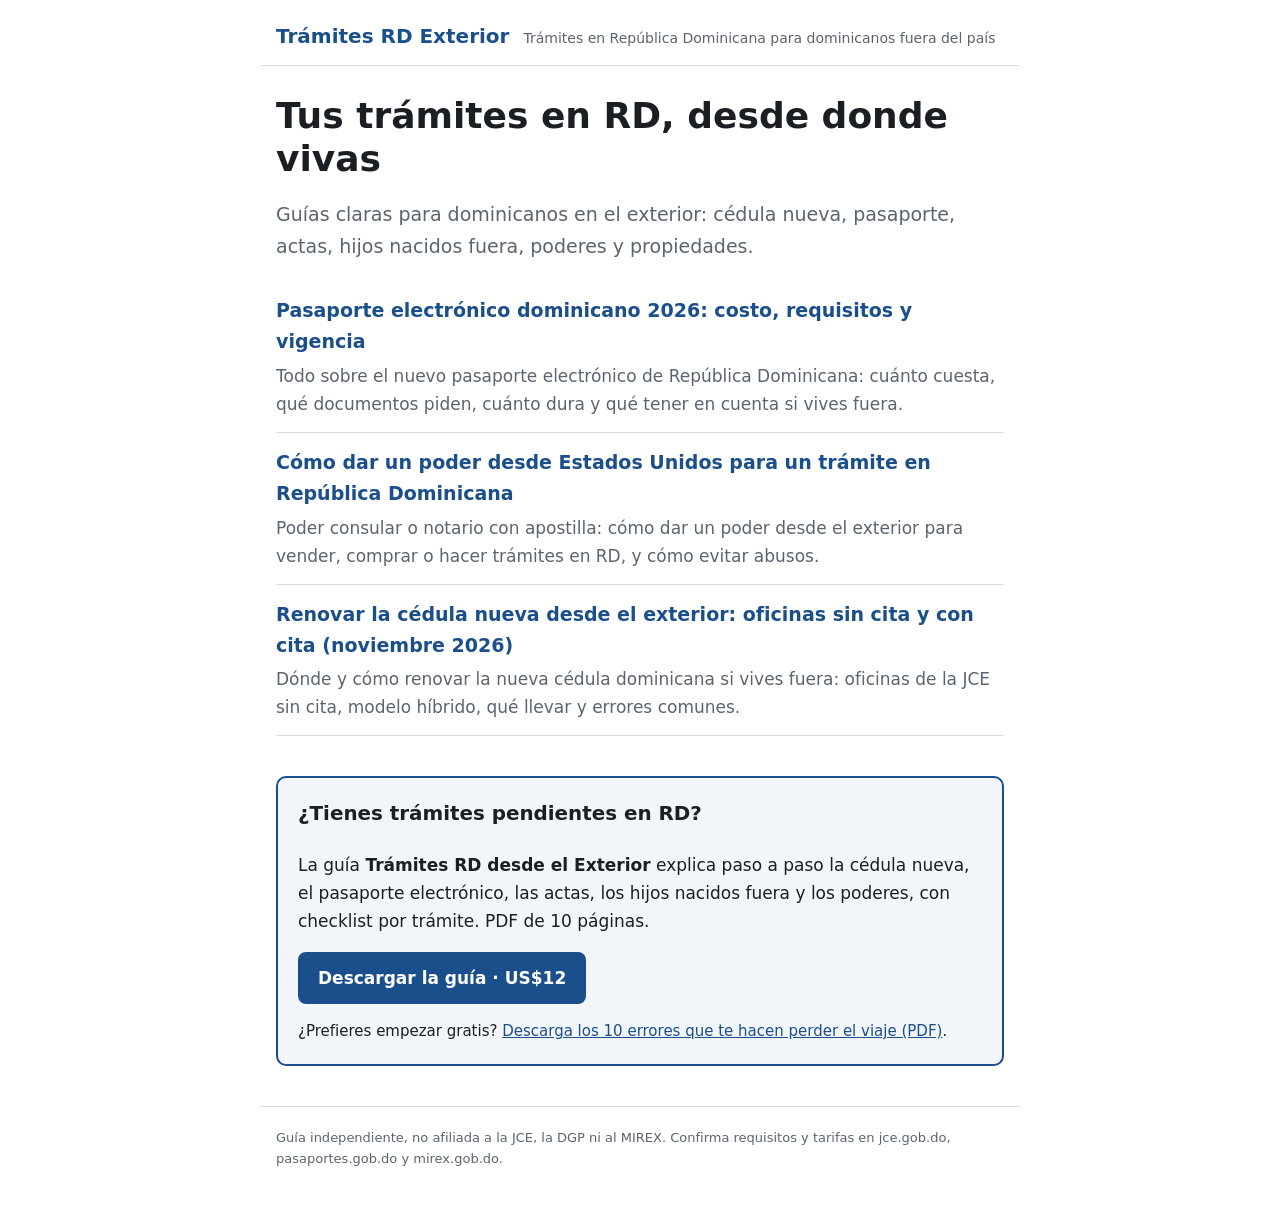
==== docs/index.html @ 0dc08f85 "Trámites RD Exterior: blog inicial con 3 artículos Co-Authored-By: Claude Opus 5.5 <noreply@anthropi" ====
<!doctype html>
<html lang="es"><head><meta charset="utf-8">
<meta name="viewport" content="width=device-width,initial-scale=1">
<title>Trámites RD Exterior — Cédula, pasaporte y actas para dominicanos fuera del país</title>
<meta name="description" content="Guías prácticas para dominicanos en el exterior: renovar la cédula nueva, el pasaporte electrónico, pedir actas, declarar hijos y dar poderes.">
<link rel="canonical" href="https://bsser.github.io/tramites-rd-exterior/">
<link rel="stylesheet" href="estilo.css">
</head><body>
<header><a class="marca" href="">Trámites RD Exterior</a><span>Trámites en República Dominicana para dominicanos fuera del país</span></header>
<main><section class='hero'><h1>Tus trámites en RD, desde donde vivas</h1><p>Guías claras para dominicanos en el exterior: cédula nueva, pasaporte, actas, hijos nacidos fuera, poderes y propiedades.</p></section><ul class='lista'><li><a href='pasaporte-electronico-dominicano-2026/'>Pasaporte electrónico dominicano 2026: costo, requisitos y vigencia</a><p>Todo sobre el nuevo pasaporte electrónico de República Dominicana: cuánto cuesta, qué documentos piden, cuánto dura y qué tener en cuenta si vives fuera.</p></li><li><a href='poder-desde-estados-unidos-para-republica-dominicana/'>Cómo dar un poder desde Estados Unidos para un trámite en República Dominicana</a><p>Poder consular o notario con apostilla: cómo dar un poder desde el exterior para vender, comprar o hacer trámites en RD, y cómo evitar abusos.</p></li><li><a href='renovar-cedula-nueva-desde-el-exterior/'>Renovar la cédula nueva desde el exterior: oficinas sin cita y con cita (noviembre 2026)</a><p>Dónde y cómo renovar la nueva cédula dominicana si vives fuera: oficinas de la JCE sin cita, modelo híbrido, qué llevar y errores comunes.</p></li></ul><aside class="cta">
<h3>¿Tienes trámites pendientes en RD?</h3>
<p>La guía <b>Trámites RD desde el Exterior</b> explica paso a paso la cédula nueva, el pasaporte electrónico, las actas, los hijos nacidos fuera y los poderes, con checklist por trámite. PDF de 10 páginas.</p>
<a class="boton" href="https://jontastic64.gumroad.com/l/tramites-rd-exterior">Descargar la guía · US$12</a>
<p class="gratis">¿Prefieres empezar gratis? <a href="errores-tramites-rd.pdf">Descarga los 10 errores que te hacen perder el viaje (PDF)</a>.</p>
</aside></main>
<footer>Guía independiente, no afiliada a la JCE, la DGP ni al MIREX. Confirma requisitos y tarifas en jce.gob.do, pasaportes.gob.do y mirex.gob.do.</footer>
</body></html>
---- docs/estilo.css ----
:root { --verde:#1a4f8b; --tinta:#1b1f24; --gris:#5b6470; --fondo:#f2f5fa; --papel:#fff; --borde:#d8dee3; }
@media (prefers-color-scheme: dark) {
  :root { --verde:#7fb2ff; --tinta:#e7ecef; --gris:#a3adb6; --fondo:#1a2130; --papel:#121614; --borde:#2f3a35; }
}
* { box-sizing: border-box; }
body { margin: 0; background: var(--papel); color: var(--tinta); font: 17px/1.65 system-ui, "Segoe UI", Arial, sans-serif; }
header, main, footer { max-width: 760px; margin: 0 auto; padding: 0 16px; }
header { padding-top: 20px; padding-bottom: 12px; border-bottom: 1px solid var(--borde); display: flex; flex-wrap: wrap; gap: 4px 14px; align-items: baseline; }
.marca { font-weight: 800; font-size: 20px; color: var(--verde); text-decoration: none; }
header span { color: var(--gris); font-size: 14px; }
h1 { line-height: 1.2; font-size: clamp(26px, 5vw, 36px); margin: 28px 0 6px; }
h2 { color: var(--verde); margin-top: 32px; line-height: 1.3; }
a { color: var(--verde); }
.fecha { color: var(--gris); font-size: 14px; margin-top: 0; }
.hero p { font-size: 19px; color: var(--gris); }
.lista { list-style: none; padding: 0; }
.lista li { border-bottom: 1px solid var(--borde); padding: 14px 0; }
.lista li a { font-weight: 700; font-size: 19px; text-decoration: none; }
.lista li p { margin: 4px 0 0; color: var(--gris); }
table { border-collapse: collapse; width: 100%; font-size: 15px; display: block; overflow-x: auto; }
th, td { border: 1px solid var(--borde); padding: 6px 9px; text-align: left; vertical-align: top; }
th { background: var(--fondo); }
blockquote { margin: 16px 0; padding: 10px 16px; background: var(--fondo); border-left: 4px solid var(--verde); }
.cta { margin: 40px 0; padding: 20px; background: var(--fondo); border: 2px solid var(--verde); border-radius: 10px; }
.cta h3 { margin-top: 0; }
.boton { display: inline-block; background: var(--verde); color: var(--papel); padding: 12px 20px; border-radius: 8px; font-weight: 700; text-decoration: none; }
.gratis { font-size: 15px; margin-bottom: 0; }
footer { color: var(--gris); font-size: 13px; padding-top: 20px; padding-bottom: 40px; border-top: 1px solid var(--borde); margin-top: 40px; }
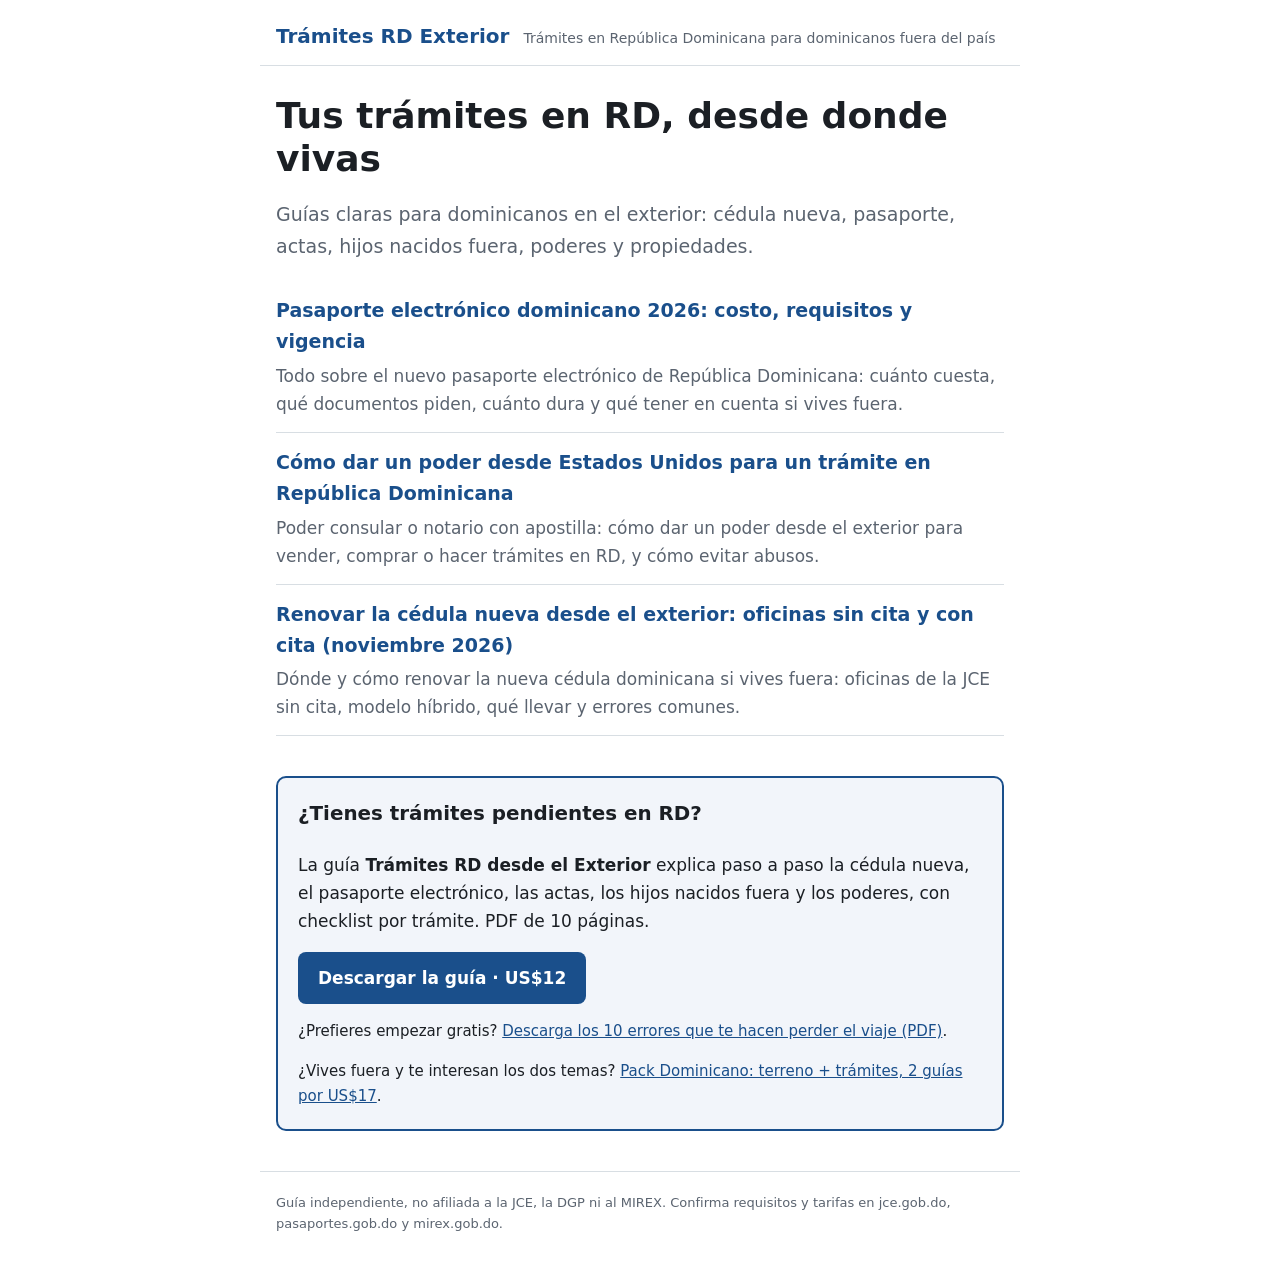
==== commit d2ea0752: "Enlace al Pack Dominicano (2 guías) Co-Authored-By: Claude Opus 5.5 <noreply@anthropic.com>" ====
--- a/docs/index.html
+++ b/docs/index.html
@@ -4,6 +4,7 @@
 <title>Trámites RD Exterior — Cédula, pasaporte y actas para dominicanos fuera del país</title>
 <meta name="description" content="Guías prácticas para dominicanos en el exterior: renovar la cédula nueva, el pasaporte electrónico, pedir actas, declarar hijos y dar poderes.">
 <link rel="canonical" href="https://bsser.github.io/tramites-rd-exterior/">
+<meta name="google-site-verification" content="4F6GvPItG1MgDsxIkhHlMnWlIL_Nr4-tKKIEYM5F8QM">
 <link rel="stylesheet" href="estilo.css">
 </head><body>
 <header><a class="marca" href="">Trámites RD Exterior</a><span>Trámites en República Dominicana para dominicanos fuera del país</span></header>
@@ -12,6 +13,7 @@
 <p>La guía <b>Trámites RD desde el Exterior</b> explica paso a paso la cédula nueva, el pasaporte electrónico, las actas, los hijos nacidos fuera y los poderes, con checklist por trámite. PDF de 10 páginas.</p>
 <a class="boton" href="https://jontastic64.gumroad.com/l/tramites-rd-exterior">Descargar la guía · US$12</a>
 <p class="gratis">¿Prefieres empezar gratis? <a href="errores-tramites-rd.pdf">Descarga los 10 errores que te hacen perder el viaje (PDF)</a>.</p>
+<p class="gratis">¿Vives fuera y te interesan los dos temas? <a href="https://jontastic64.gumroad.com/l/pack-dominicano">Pack Dominicano: terreno + trámites, 2 guías por US$17</a>.</p>
 </aside></main>
 <footer>Guía independiente, no afiliada a la JCE, la DGP ni al MIREX. Confirma requisitos y tarifas en jce.gob.do, pasaportes.gob.do y mirex.gob.do.</footer>
 </body></html>
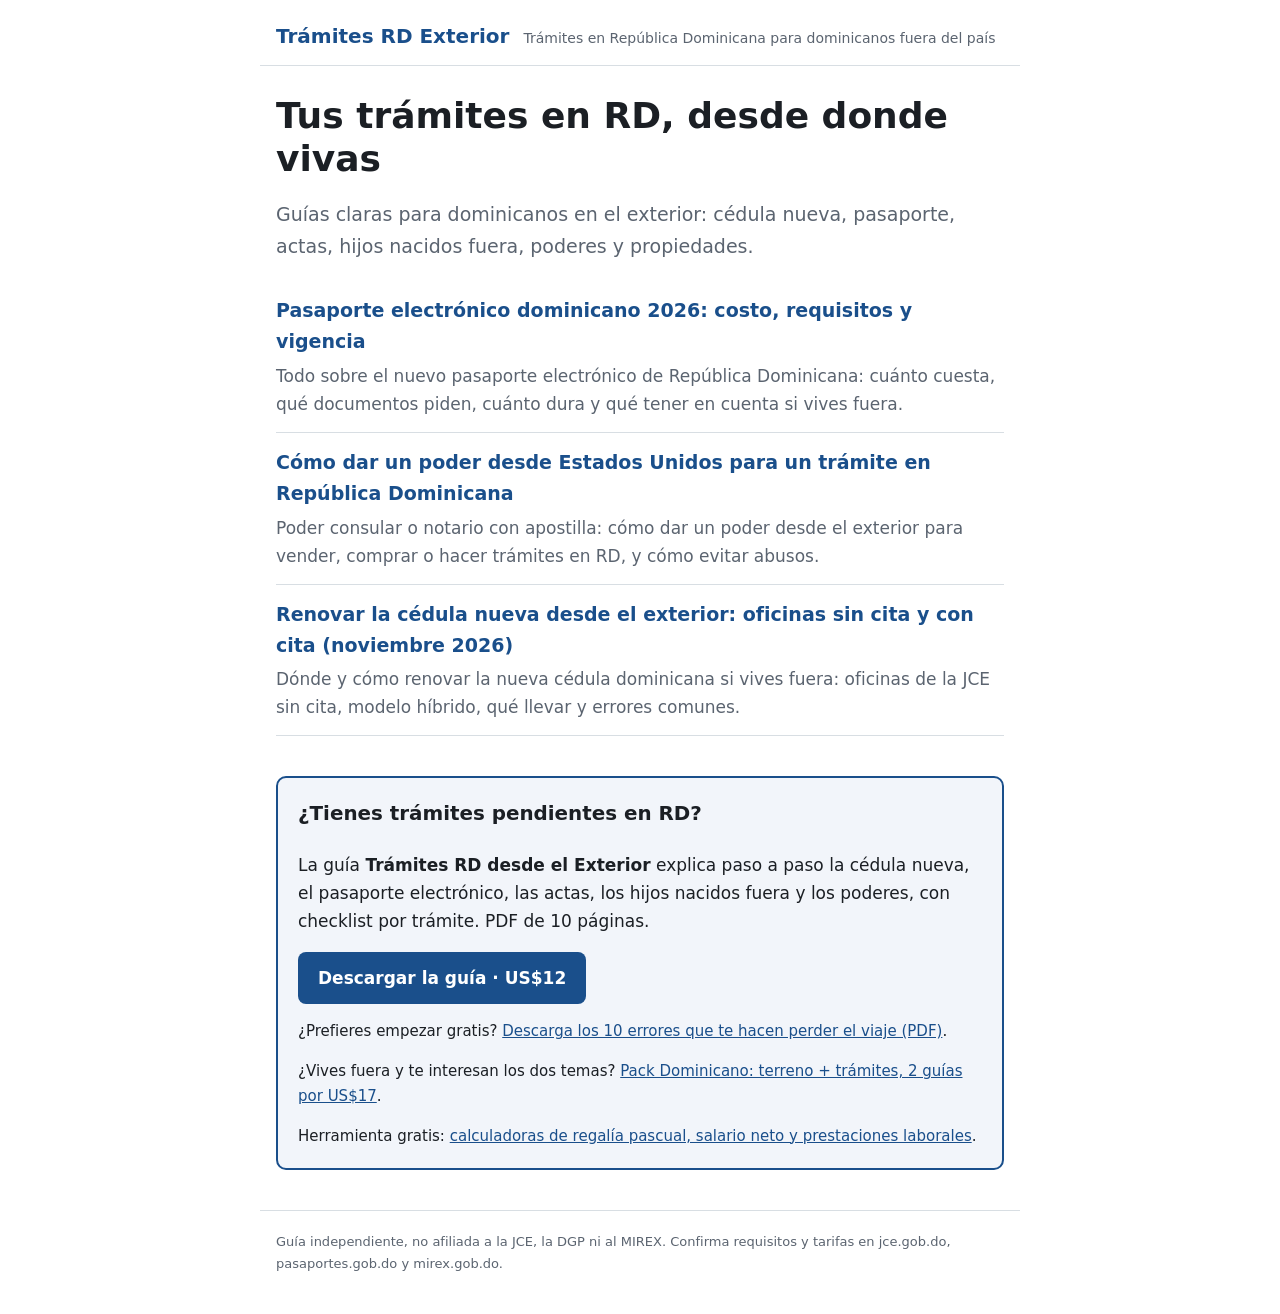
==== commit 152ef2b3: "Enlace a Calculadoras RD Co-Authored-By: Claude Opus 5.5 <noreply@anthropic.com>" ====
--- a/docs/index.html
+++ b/docs/index.html
@@ -14,6 +14,7 @@
 <a class="boton" href="https://jontastic64.gumroad.com/l/tramites-rd-exterior">Descargar la guía · US$12</a>
 <p class="gratis">¿Prefieres empezar gratis? <a href="errores-tramites-rd.pdf">Descarga los 10 errores que te hacen perder el viaje (PDF)</a>.</p>
 <p class="gratis">¿Vives fuera y te interesan los dos temas? <a href="https://jontastic64.gumroad.com/l/pack-dominicano">Pack Dominicano: terreno + trámites, 2 guías por US$17</a>.</p>
+<p class="gratis">Herramienta gratis: <a href="https://bsser.github.io/calculadoras-rd/">calculadoras de regalía pascual, salario neto y prestaciones laborales</a>.</p>
 </aside></main>
 <footer>Guía independiente, no afiliada a la JCE, la DGP ni al MIREX. Confirma requisitos y tarifas en jce.gob.do, pasaportes.gob.do y mirex.gob.do.</footer>
 </body></html>
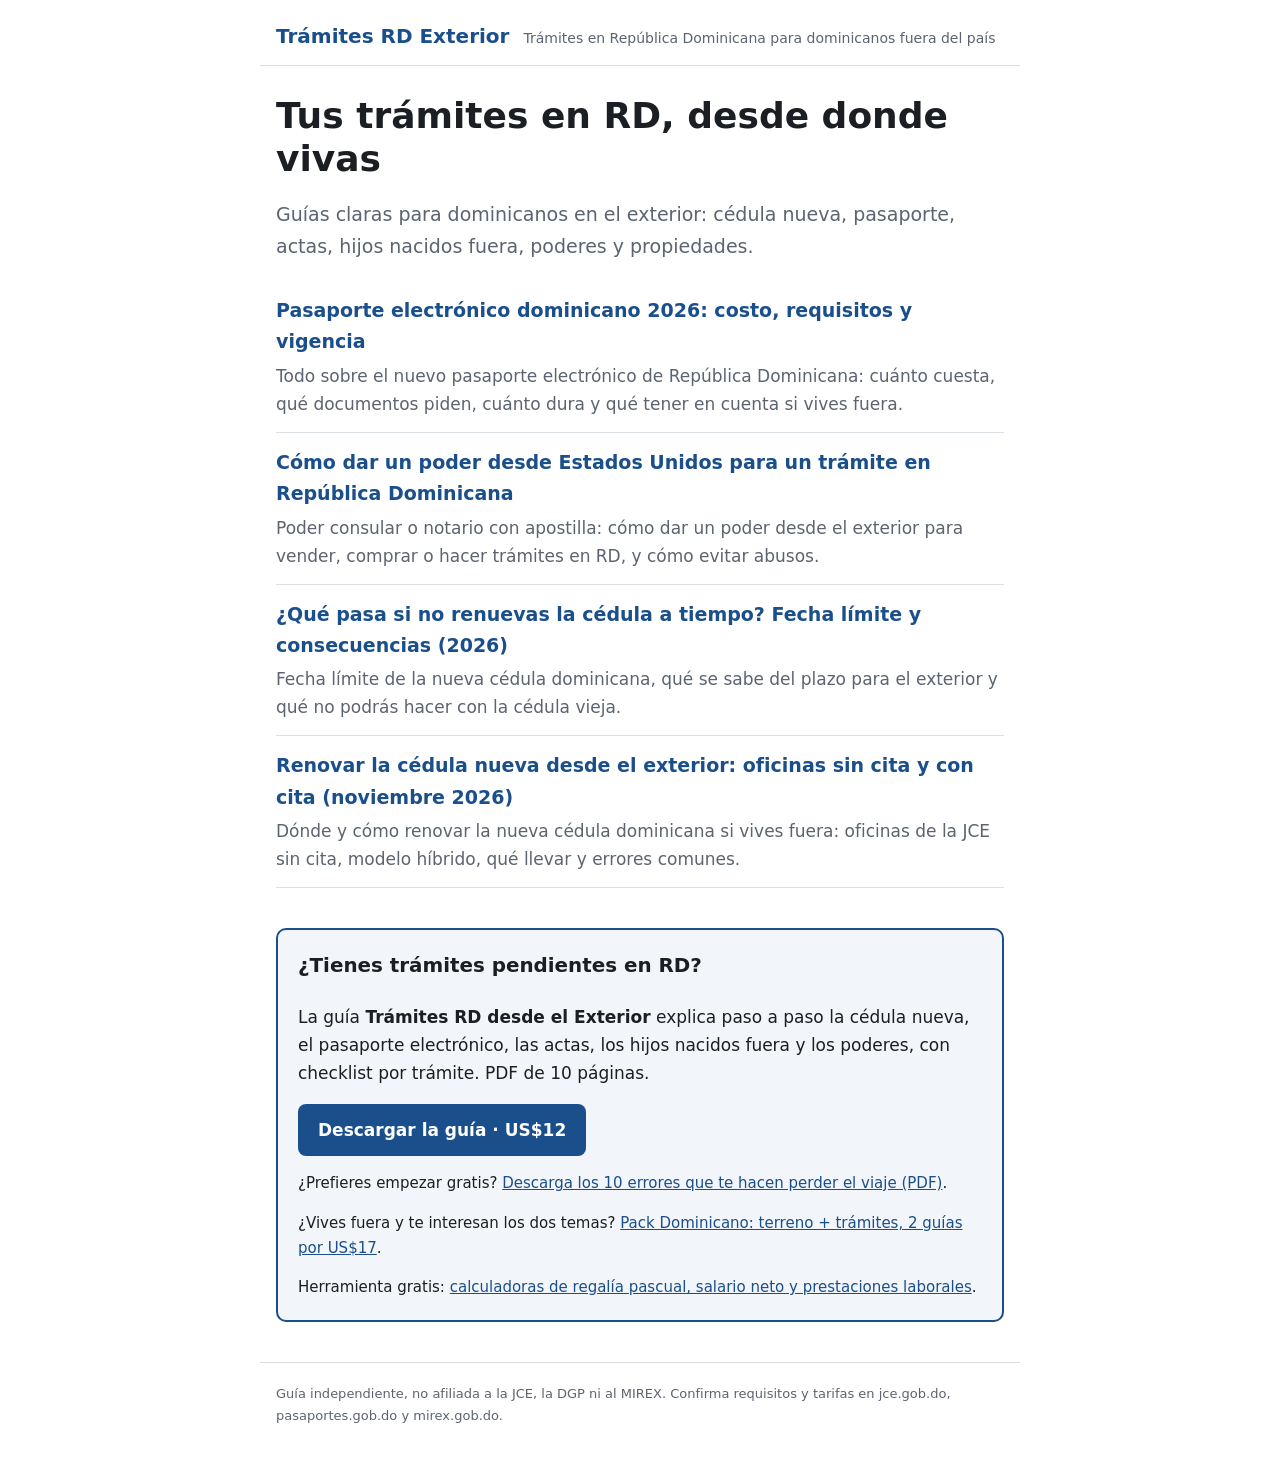
==== commit 4bd1bd39: "Artículo: qué pasa si no renuevas la cédula a tiempo Co-Authored-By: Claude Opus 5.5 <noreply@anthro" ====
--- a/docs/index.html
+++ b/docs/index.html
@@ -8,11 +8,11 @@
 <link rel="stylesheet" href="estilo.css">
 </head><body>
 <header><a class="marca" href="">Trámites RD Exterior</a><span>Trámites en República Dominicana para dominicanos fuera del país</span></header>
-<main><section class='hero'><h1>Tus trámites en RD, desde donde vivas</h1><p>Guías claras para dominicanos en el exterior: cédula nueva, pasaporte, actas, hijos nacidos fuera, poderes y propiedades.</p></section><ul class='lista'><li><a href='pasaporte-electronico-dominicano-2026/'>Pasaporte electrónico dominicano 2026: costo, requisitos y vigencia</a><p>Todo sobre el nuevo pasaporte electrónico de República Dominicana: cuánto cuesta, qué documentos piden, cuánto dura y qué tener en cuenta si vives fuera.</p></li><li><a href='poder-desde-estados-unidos-para-republica-dominicana/'>Cómo dar un poder desde Estados Unidos para un trámite en República Dominicana</a><p>Poder consular o notario con apostilla: cómo dar un poder desde el exterior para vender, comprar o hacer trámites en RD, y cómo evitar abusos.</p></li><li><a href='renovar-cedula-nueva-desde-el-exterior/'>Renovar la cédula nueva desde el exterior: oficinas sin cita y con cita (noviembre 2026)</a><p>Dónde y cómo renovar la nueva cédula dominicana si vives fuera: oficinas de la JCE sin cita, modelo híbrido, qué llevar y errores comunes.</p></li></ul><aside class="cta">
+<main><section class='hero'><h1>Tus trámites en RD, desde donde vivas</h1><p>Guías claras para dominicanos en el exterior: cédula nueva, pasaporte, actas, hijos nacidos fuera, poderes y propiedades.</p></section><ul class='lista'><li><a href='pasaporte-electronico-dominicano-2026/'>Pasaporte electrónico dominicano 2026: costo, requisitos y vigencia</a><p>Todo sobre el nuevo pasaporte electrónico de República Dominicana: cuánto cuesta, qué documentos piden, cuánto dura y qué tener en cuenta si vives fuera.</p></li><li><a href='poder-desde-estados-unidos-para-republica-dominicana/'>Cómo dar un poder desde Estados Unidos para un trámite en República Dominicana</a><p>Poder consular o notario con apostilla: cómo dar un poder desde el exterior para vender, comprar o hacer trámites en RD, y cómo evitar abusos.</p></li><li><a href='que-pasa-si-no-renuevas-la-cedula-a-tiempo/'>¿Qué pasa si no renuevas la cédula a tiempo? Fecha límite y consecuencias (2026)</a><p>Fecha límite de la nueva cédula dominicana, qué se sabe del plazo para el exterior y qué no podrás hacer con la cédula vieja.</p></li><li><a href='renovar-cedula-nueva-desde-el-exterior/'>Renovar la cédula nueva desde el exterior: oficinas sin cita y con cita (noviembre 2026)</a><p>Dónde y cómo renovar la nueva cédula dominicana si vives fuera: oficinas de la JCE sin cita, modelo híbrido, qué llevar y errores comunes.</p></li></ul><aside class="cta">
 <h3>¿Tienes trámites pendientes en RD?</h3>
 <p>La guía <b>Trámites RD desde el Exterior</b> explica paso a paso la cédula nueva, el pasaporte electrónico, las actas, los hijos nacidos fuera y los poderes, con checklist por trámite. PDF de 10 páginas.</p>
 <a class="boton" href="https://jontastic64.gumroad.com/l/tramites-rd-exterior">Descargar la guía · US$12</a>
-<p class="gratis">¿Prefieres empezar gratis? <a href="errores-tramites-rd.pdf">Descarga los 10 errores que te hacen perder el viaje (PDF)</a>.</p>
+<p class="gratis">¿Prefieres empezar gratis? <a href="https://jontastic64.gumroad.com/l/errores-tramites-gratis">Descarga los 10 errores que te hacen perder el viaje (PDF)</a>.</p>
 <p class="gratis">¿Vives fuera y te interesan los dos temas? <a href="https://jontastic64.gumroad.com/l/pack-dominicano">Pack Dominicano: terreno + trámites, 2 guías por US$17</a>.</p>
 <p class="gratis">Herramienta gratis: <a href="https://bsser.github.io/calculadoras-rd/">calculadoras de regalía pascual, salario neto y prestaciones laborales</a>.</p>
 </aside></main>
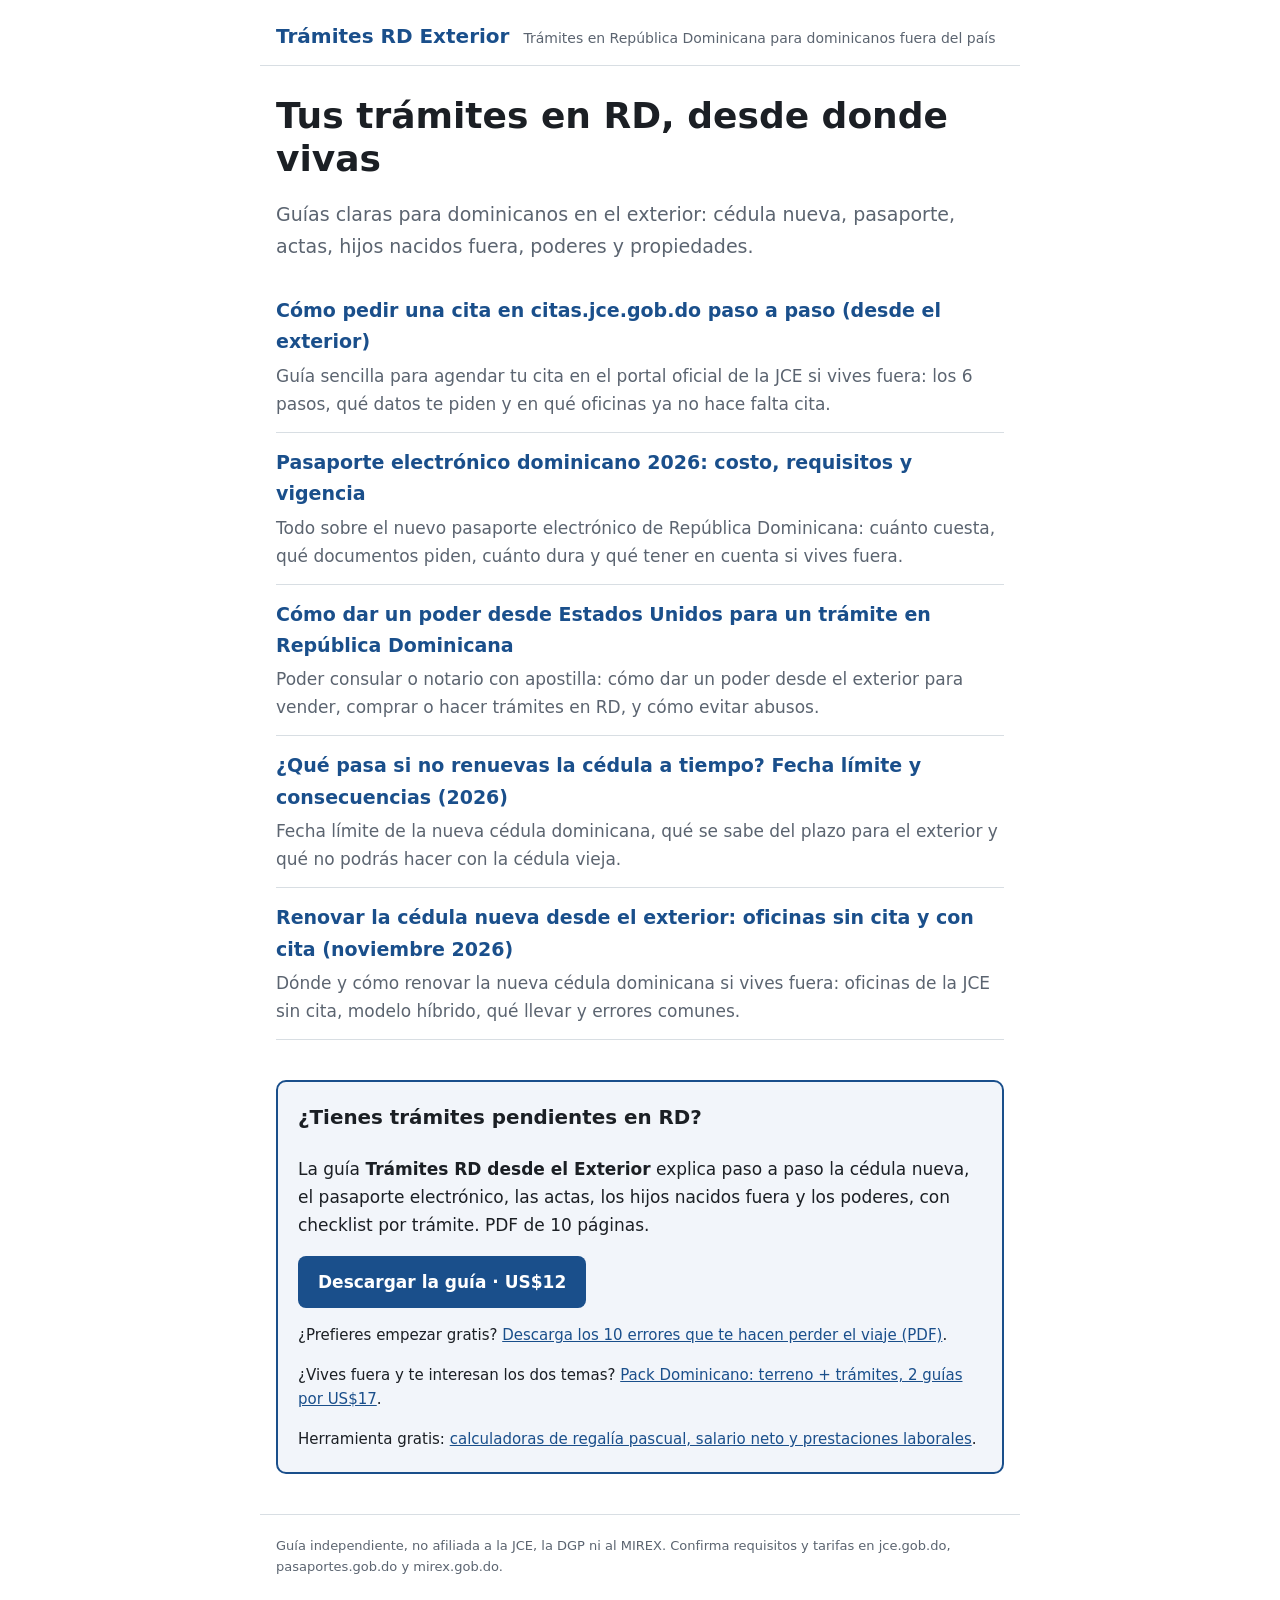
==== commit 86d594f8: "Artículo: cómo pedir una cita en citas.jce.gob.do paso a paso Co-Authored-By: Claude Opus 5.5 <norep" ====
--- a/docs/index.html
+++ b/docs/index.html
@@ -8,7 +8,7 @@
 <link rel="stylesheet" href="estilo.css">
 </head><body>
 <header><a class="marca" href="">Trámites RD Exterior</a><span>Trámites en República Dominicana para dominicanos fuera del país</span></header>
-<main><section class='hero'><h1>Tus trámites en RD, desde donde vivas</h1><p>Guías claras para dominicanos en el exterior: cédula nueva, pasaporte, actas, hijos nacidos fuera, poderes y propiedades.</p></section><ul class='lista'><li><a href='pasaporte-electronico-dominicano-2026/'>Pasaporte electrónico dominicano 2026: costo, requisitos y vigencia</a><p>Todo sobre el nuevo pasaporte electrónico de República Dominicana: cuánto cuesta, qué documentos piden, cuánto dura y qué tener en cuenta si vives fuera.</p></li><li><a href='poder-desde-estados-unidos-para-republica-dominicana/'>Cómo dar un poder desde Estados Unidos para un trámite en República Dominicana</a><p>Poder consular o notario con apostilla: cómo dar un poder desde el exterior para vender, comprar o hacer trámites en RD, y cómo evitar abusos.</p></li><li><a href='que-pasa-si-no-renuevas-la-cedula-a-tiempo/'>¿Qué pasa si no renuevas la cédula a tiempo? Fecha límite y consecuencias (2026)</a><p>Fecha límite de la nueva cédula dominicana, qué se sabe del plazo para el exterior y qué no podrás hacer con la cédula vieja.</p></li><li><a href='renovar-cedula-nueva-desde-el-exterior/'>Renovar la cédula nueva desde el exterior: oficinas sin cita y con cita (noviembre 2026)</a><p>Dónde y cómo renovar la nueva cédula dominicana si vives fuera: oficinas de la JCE sin cita, modelo híbrido, qué llevar y errores comunes.</p></li></ul><aside class="cta">
+<main><section class='hero'><h1>Tus trámites en RD, desde donde vivas</h1><p>Guías claras para dominicanos en el exterior: cédula nueva, pasaporte, actas, hijos nacidos fuera, poderes y propiedades.</p></section><ul class='lista'><li><a href='cita-jce-citas-jce-gob-do-paso-a-paso/'>Cómo pedir una cita en citas.jce.gob.do paso a paso (desde el exterior)</a><p>Guía sencilla para agendar tu cita en el portal oficial de la JCE si vives fuera: los 6 pasos, qué datos te piden y en qué oficinas ya no hace falta cita.</p></li><li><a href='pasaporte-electronico-dominicano-2026/'>Pasaporte electrónico dominicano 2026: costo, requisitos y vigencia</a><p>Todo sobre el nuevo pasaporte electrónico de República Dominicana: cuánto cuesta, qué documentos piden, cuánto dura y qué tener en cuenta si vives fuera.</p></li><li><a href='poder-desde-estados-unidos-para-republica-dominicana/'>Cómo dar un poder desde Estados Unidos para un trámite en República Dominicana</a><p>Poder consular o notario con apostilla: cómo dar un poder desde el exterior para vender, comprar o hacer trámites en RD, y cómo evitar abusos.</p></li><li><a href='que-pasa-si-no-renuevas-la-cedula-a-tiempo/'>¿Qué pasa si no renuevas la cédula a tiempo? Fecha límite y consecuencias (2026)</a><p>Fecha límite de la nueva cédula dominicana, qué se sabe del plazo para el exterior y qué no podrás hacer con la cédula vieja.</p></li><li><a href='renovar-cedula-nueva-desde-el-exterior/'>Renovar la cédula nueva desde el exterior: oficinas sin cita y con cita (noviembre 2026)</a><p>Dónde y cómo renovar la nueva cédula dominicana si vives fuera: oficinas de la JCE sin cita, modelo híbrido, qué llevar y errores comunes.</p></li></ul><aside class="cta">
 <h3>¿Tienes trámites pendientes en RD?</h3>
 <p>La guía <b>Trámites RD desde el Exterior</b> explica paso a paso la cédula nueva, el pasaporte electrónico, las actas, los hijos nacidos fuera y los poderes, con checklist por trámite. PDF de 10 páginas.</p>
 <a class="boton" href="https://jontastic64.gumroad.com/l/tramites-rd-exterior">Descargar la guía · US$12</a>
